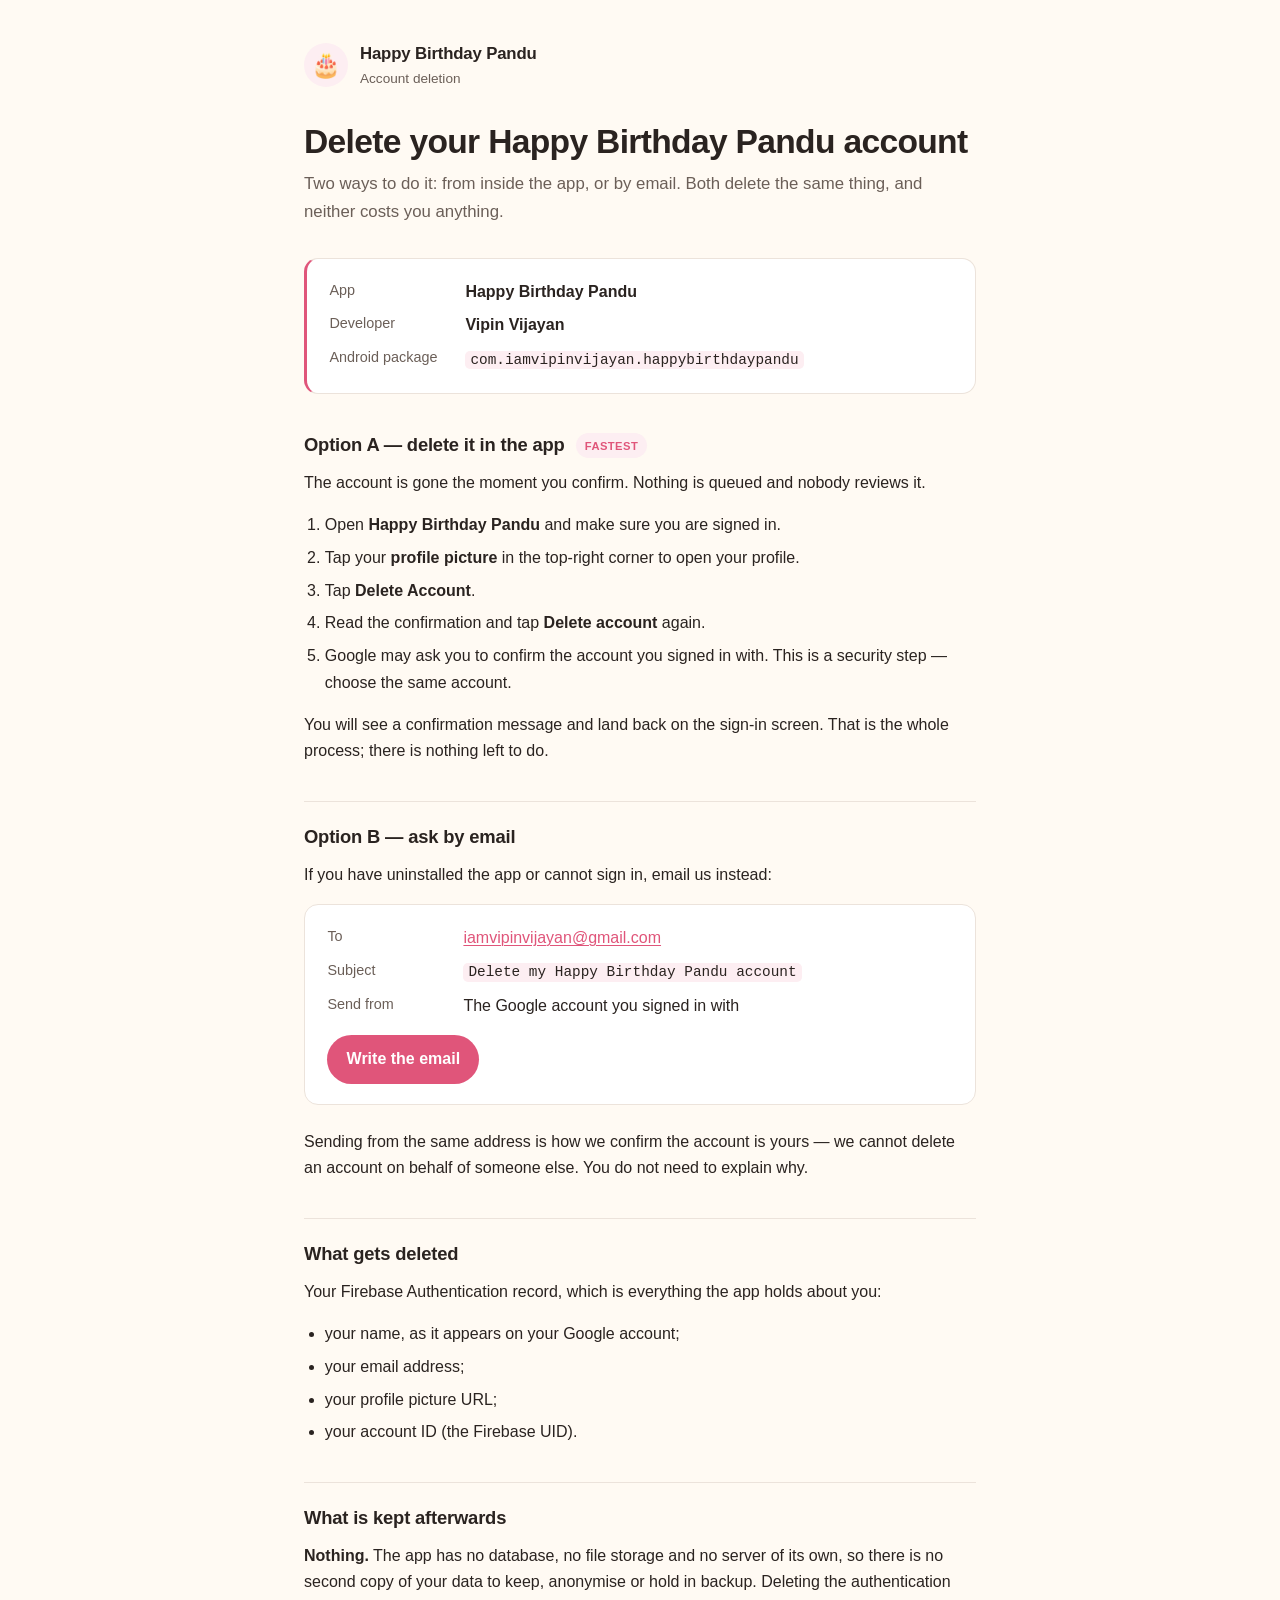
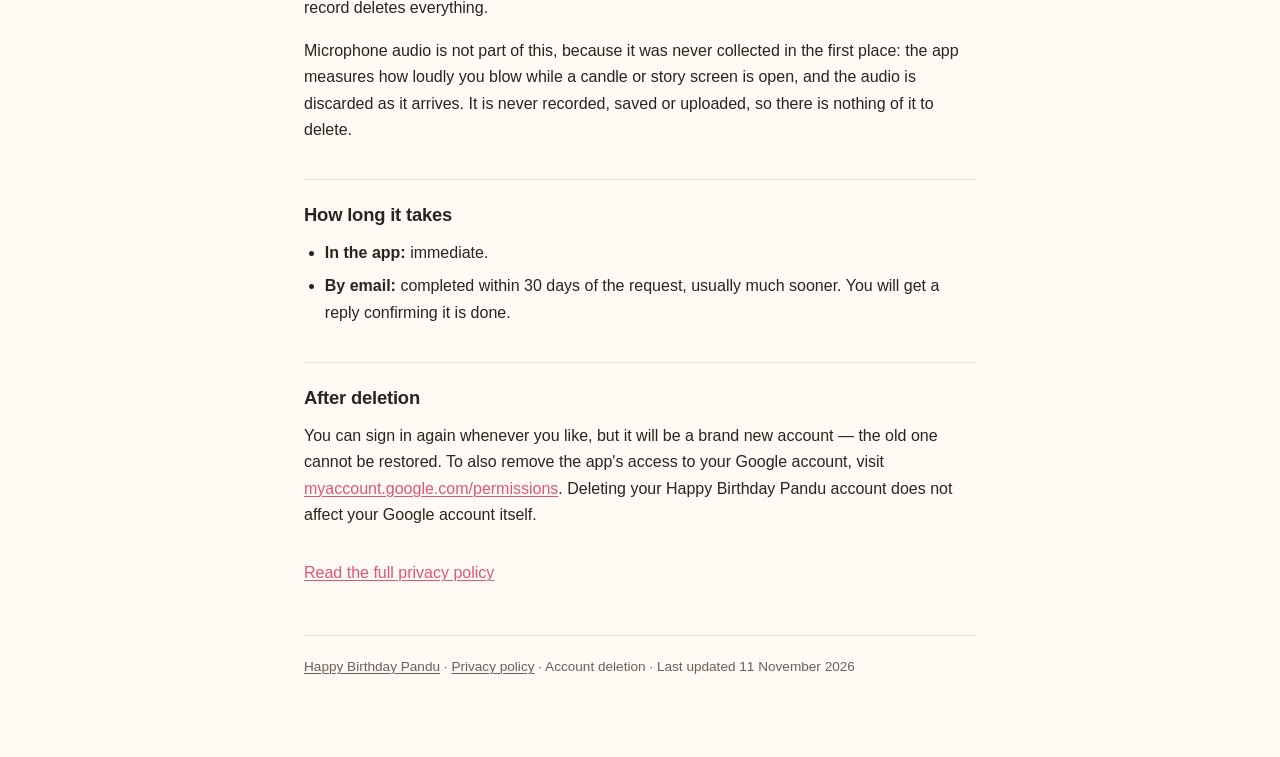
==== docs/delete-account/index.html @ 0edf498b "Add account deletion page and point the policy at it Google Play requires a public, no-login page de" ====
<!doctype html>
<html lang="en">
<head>
<meta charset="utf-8">
<meta name="viewport" content="width=device-width, initial-scale=1">
<title>Delete your account · Happy Birthday Pandu</title>
<meta name="description" content="How to delete your Happy Birthday Pandu account and the data held with it, in the app or by email.">
<link rel="stylesheet" href="../style.css">
<link rel="icon" href="data:image/svg+xml,%3Csvg xmlns='http://www.w3.org/2000/svg' viewBox='0 0 100 100'%3E%3Ctext y='.9em' font-size='90'%3E%F0%9F%8E%82%3C/text%3E%3C/svg%3E">
</head>
<body>
<div class="wrap">

  <header class="site">
    <div class="mark" aria-hidden="true">🎂</div>
    <div>
      <div class="name"><a href="../" style="color:inherit;text-decoration:none">Happy Birthday Pandu</a></div>
      <div class="sub">Account deletion</div>
    </div>
  </header>

  <h1>Delete your Happy Birthday Pandu account</h1>
  <p class="lede">Two ways to do it: from inside the app, or by email. Both delete the same thing, and neither costs you anything.</p>

  <div class="card identity">
    <dl class="kv">
      <dt>App</dt>
      <dd><strong>Happy Birthday Pandu</strong></dd>
      <dt>Developer</dt>
      <dd><strong>Vipin Vijayan</strong></dd>
      <dt>Android package</dt>
      <dd><code>com.iamvipinvijayan.happybirthdaypandu</code></dd>
    </dl>
  </div>

  <h2>Option A — delete it in the app <span class="tag">fastest</span></h2>
  <p>The account is gone the moment you confirm. Nothing is queued and nobody reviews it.</p>
  <ol>
    <li>Open <strong>Happy Birthday Pandu</strong> and make sure you are signed in.</li>
    <li>Tap your <strong>profile picture</strong> in the top-right corner to open your profile.</li>
    <li>Tap <strong>Delete Account</strong>.</li>
    <li>Read the confirmation and tap <strong>Delete account</strong> again.</li>
    <li>Google may ask you to confirm the account you signed in with. This is a security step — choose the same account.</li>
  </ol>
  <p>You will see a confirmation message and land back on the sign-in screen. That is the whole process; there is nothing left to do.</p>

  <h2>Option B — ask by email</h2>
  <p>If you have uninstalled the app or cannot sign in, email us instead:</p>
  <div class="card">
    <dl class="kv">
      <dt>To</dt>
      <dd><a href="mailto:iamvipinvijayan@gmail.com?subject=Delete%20my%20Happy%20Birthday%20Pandu%20account">iamvipinvijayan@gmail.com</a></dd>
      <dt>Subject</dt>
      <dd><code>Delete my Happy Birthday Pandu account</code></dd>
      <dt>Send from</dt>
      <dd>The Google account you signed in with</dd>
    </dl>
    <p style="margin-top:1rem"><a class="btn" href="mailto:iamvipinvijayan@gmail.com?subject=Delete%20my%20Happy%20Birthday%20Pandu%20account">Write the email</a></p>
  </div>
  <p>Sending from the same address is how we confirm the account is yours — we cannot delete an account on behalf of someone else. You do not need to explain why.</p>

  <h2>What gets deleted</h2>
  <p>Your Firebase Authentication record, which is everything the app holds about you:</p>
  <ul>
    <li>your name, as it appears on your Google account;</li>
    <li>your email address;</li>
    <li>your profile picture URL;</li>
    <li>your account ID (the Firebase UID).</li>
  </ul>

  <h2>What is kept afterwards</h2>
  <p><strong>Nothing.</strong> The app has no database, no file storage and no server of its own, so there is no second copy of your data to keep, anonymise or hold in backup. Deleting the authentication record deletes everything.</p>
  <p>Microphone audio is not part of this, because it was never collected in the first place: the app measures how loudly you blow while a candle or story screen is open, and the audio is discarded as it arrives. It is never recorded, saved or uploaded, so there is nothing of it to delete.</p>

  <h2>How long it takes</h2>
  <ul>
    <li><strong>In the app:</strong> immediate.</li>
    <li><strong>By email:</strong> completed within 30 days of the request, usually much sooner. You will get a reply confirming it is done.</li>
  </ul>

  <h2>After deletion</h2>
  <p>You can sign in again whenever you like, but it will be a brand new account — the old one cannot be restored. To also remove the app's access to your Google account, visit <a href="https://myaccount.google.com/permissions">myaccount.google.com/permissions</a>. Deleting your Happy Birthday Pandu account does not affect your Google account itself.</p>

  <p style="margin-top:2rem"><a href="../privacy/">Read the full privacy policy</a></p>

  <footer class="site">
    <p><a href="../">Happy Birthday Pandu</a> · <a href="../privacy/">Privacy policy</a> · Account deletion · Last updated 11 November 2026</p>
  </footer>

</div>
</body>
</html>
---- docs/style.css ----
:root {
  --bg: #fffaf3;
  --surface: #ffffff;
  --text: #2a2320;
  --muted: #6b5f58;
  --accent: #e0557a;
  --accent-soft: #fdeef2;
  --border: #ece3db;
  --radius: 14px;
}

@media (prefers-color-scheme: dark) {
  :root:not([data-theme="light"]) {
    --bg: #17120f;
    --surface: #211a16;
    --text: #f2e9e2;
    --muted: #b3a49b;
    --accent: #ff8fab;
    --accent-soft: #31211f;
    --border: #352a24;
  }
}

:root[data-theme="dark"] {
  --bg: #17120f;
  --surface: #211a16;
  --text: #f2e9e2;
  --muted: #b3a49b;
  --accent: #ff8fab;
  --accent-soft: #31211f;
  --border: #352a24;
}

* { box-sizing: border-box; }

html { -webkit-text-size-adjust: 100%; }

body {
  margin: 0;
  background: var(--bg);
  color: var(--text);
  font: 16px/1.65 -apple-system, BlinkMacSystemFont, "Segoe UI", Roboto, "Helvetica Neue", Arial, sans-serif;
}

.wrap {
  max-width: 44rem;
  margin: 0 auto;
  padding: 2.5rem 16px 4rem;
}

header.site {
  display: flex;
  align-items: center;
  gap: .75rem;
  margin-bottom: 2rem;
}

header.site .mark {
  width: 2.75rem;
  height: 2.75rem;
  flex: none;
  display: grid;
  place-items: center;
  font-size: 1.5rem;
  background: var(--accent-soft);
  border-radius: 50%;
}

header.site .name {
  font-weight: 650;
  font-size: 1.05rem;
  letter-spacing: -.01em;
}

header.site .sub {
  color: var(--muted);
  font-size: .85rem;
}

h1 {
  font-size: clamp(1.6rem, 5vw, 2.1rem);
  line-height: 1.2;
  letter-spacing: -.02em;
  margin: 0 0 .5rem;
}

h2 {
  font-size: 1.15rem;
  letter-spacing: -.01em;
  margin: 2.25rem 0 .6rem;
  padding-top: 1.25rem;
  border-top: 1px solid var(--border);
}

h2:first-of-type { border-top: 0; padding-top: 0; }

h3 { font-size: 1rem; margin: 1.5rem 0 .4rem; }

p, ul, ol { margin: 0 0 1rem; }

ul, ol { padding-left: 1.3rem; }

li { margin-bottom: .4rem; }

a { color: var(--accent); text-decoration-thickness: 1px; text-underline-offset: 2px; }

.lede {
  font-size: 1.05rem;
  color: var(--muted);
  margin-bottom: 2rem;
}

.meta {
  font-size: .85rem;
  color: var(--muted);
  margin-bottom: 2rem;
}

.card {
  background: var(--surface);
  border: 1px solid var(--border);
  border-radius: var(--radius);
  padding: 1.25rem 1.4rem;
  margin: 0 0 1.5rem;
}

.card p:last-child, .card ul:last-child { margin-bottom: 0; }

.card h2 { border-top: 0; padding-top: 0; margin-top: 0; }

.btn {
  display: inline-block;
  background: var(--accent);
  color: #fff;
  padding: .7rem 1.2rem;
  border-radius: 999px;
  font-weight: 600;
  text-decoration: none;
}

.btn:hover { opacity: .9; }

table {
  width: 100%;
  border-collapse: collapse;
  margin: 0 0 1.25rem;
  font-size: .95rem;
  display: block;
  overflow-x: auto;
}

th, td {
  text-align: left;
  padding: .6rem .7rem;
  border-bottom: 1px solid var(--border);
  vertical-align: top;
}

th { font-weight: 650; }

code {
  font-family: ui-monospace, SFMono-Regular, Menlo, Consolas, monospace;
  font-size: .9em;
  background: var(--accent-soft);
  padding: .1em .35em;
  border-radius: 5px;
}

footer.site {
  margin-top: 3rem;
  padding-top: 1.25rem;
  border-top: 1px solid var(--border);
  color: var(--muted);
  font-size: .85rem;
}

footer.site a { color: var(--muted); }

.kv {
  display: grid;
  grid-template-columns: minmax(7.5rem, auto) 1fr;
  gap: .45rem 1rem;
  margin: 0;
}

.kv dt {
  color: var(--muted);
  font-size: .9rem;
}

.kv dd { margin: 0; }

@media (max-width: 26rem) {
  .kv { grid-template-columns: 1fr; gap: 0 0; }
  .kv dt { margin-top: .7rem; }
  .kv dt:first-child { margin-top: 0; }
}

.identity { border-left: 3px solid var(--accent); }

.tag {
  display: inline-block;
  vertical-align: middle;
  font-size: .7rem;
  font-weight: 650;
  letter-spacing: .04em;
  text-transform: uppercase;
  color: var(--accent);
  background: var(--accent-soft);
  border-radius: 999px;
  padding: .2rem .55rem;
  margin-left: .4rem;
}
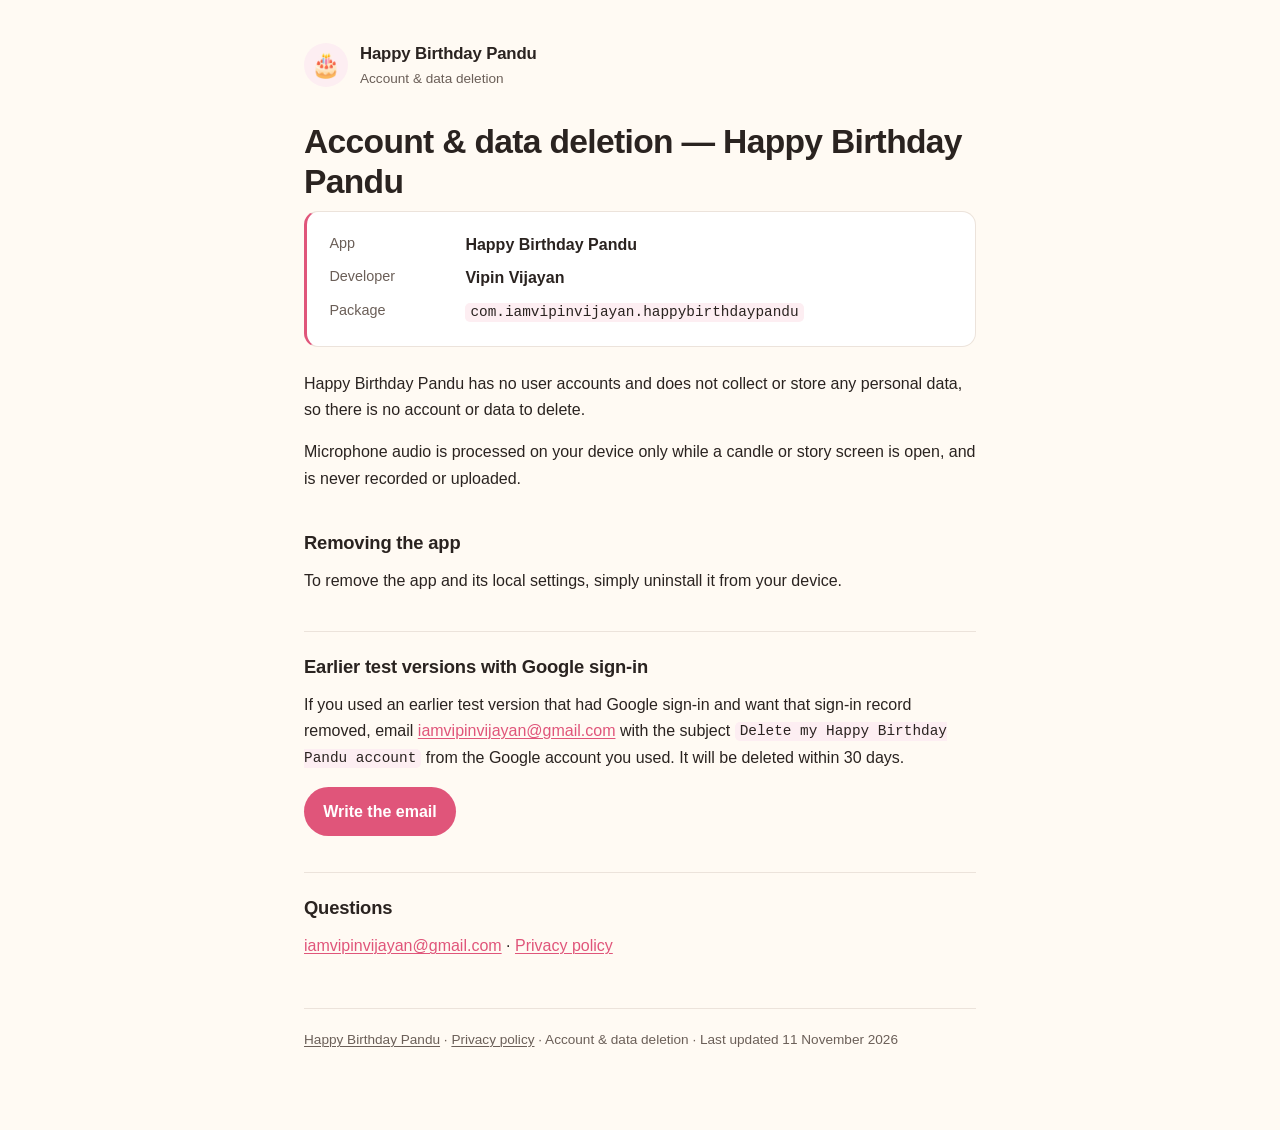
==== commit 2d1d47e1: "Rewrite privacy and deletion pages: the app no longer has sign-in Version 1.0.3 of the app removes G" ====
--- a/docs/delete-account/index.html
+++ b/docs/delete-account/index.html
@@ -3,8 +3,8 @@
 <head>
 <meta charset="utf-8">
 <meta name="viewport" content="width=device-width, initial-scale=1">
-<title>Delete your account · Happy Birthday Pandu</title>
-<meta name="description" content="How to delete your Happy Birthday Pandu account and the data held with it, in the app or by email.">
+<title>Account &amp; data deletion · Happy Birthday Pandu</title>
+<meta name="description" content="Happy Birthday Pandu has no accounts and stores no personal data, so there is nothing to delete. How to remove the app, and how to clear an old test sign-in.">
 <link rel="stylesheet" href="../style.css">
 <link rel="icon" href="data:image/svg+xml,%3Csvg xmlns='http://www.w3.org/2000/svg' viewBox='0 0 100 100'%3E%3Ctext y='.9em' font-size='90'%3E%F0%9F%8E%82%3C/text%3E%3C/svg%3E">
 </head>
@@ -15,12 +15,11 @@
     <div class="mark" aria-hidden="true">🎂</div>
     <div>
       <div class="name"><a href="../" style="color:inherit;text-decoration:none">Happy Birthday Pandu</a></div>
-      <div class="sub">Account deletion</div>
+      <div class="sub">Account &amp; data deletion</div>
     </div>
   </header>
 
-  <h1>Delete your Happy Birthday Pandu account</h1>
-  <p class="lede">Two ways to do it: from inside the app, or by email. Both delete the same thing, and neither costs you anything.</p>
+  <h1>Account &amp; data deletion — Happy Birthday Pandu</h1>
 
   <div class="card identity">
     <dl class="kv">
@@ -28,63 +27,27 @@
       <dd><strong>Happy Birthday Pandu</strong></dd>
       <dt>Developer</dt>
       <dd><strong>Vipin Vijayan</strong></dd>
-      <dt>Android package</dt>
+      <dt>Package</dt>
       <dd><code>com.iamvipinvijayan.happybirthdaypandu</code></dd>
     </dl>
   </div>
 
-  <h2>Option A — delete it in the app <span class="tag">fastest</span></h2>
-  <p>The account is gone the moment you confirm. Nothing is queued and nobody reviews it.</p>
-  <ol>
-    <li>Open <strong>Happy Birthday Pandu</strong> and make sure you are signed in.</li>
-    <li>Tap your <strong>profile picture</strong> in the top-right corner to open your profile.</li>
-    <li>Tap <strong>Delete Account</strong>.</li>
-    <li>Read the confirmation and tap <strong>Delete account</strong> again.</li>
-    <li>Google may ask you to confirm the account you signed in with. This is a security step — choose the same account.</li>
-  </ol>
-  <p>You will see a confirmation message and land back on the sign-in screen. That is the whole process; there is nothing left to do.</p>
+  <p>Happy Birthday Pandu has no user accounts and does not collect or store any personal data, so there is no account or data to delete.</p>
 
-  <h2>Option B — ask by email</h2>
-  <p>If you have uninstalled the app or cannot sign in, email us instead:</p>
-  <div class="card">
-    <dl class="kv">
-      <dt>To</dt>
-      <dd><a href="mailto:iamvipinvijayan@gmail.com?subject=Delete%20my%20Happy%20Birthday%20Pandu%20account">iamvipinvijayan@gmail.com</a></dd>
-      <dt>Subject</dt>
-      <dd><code>Delete my Happy Birthday Pandu account</code></dd>
-      <dt>Send from</dt>
-      <dd>The Google account you signed in with</dd>
-    </dl>
-    <p style="margin-top:1rem"><a class="btn" href="mailto:iamvipinvijayan@gmail.com?subject=Delete%20my%20Happy%20Birthday%20Pandu%20account">Write the email</a></p>
-  </div>
-  <p>Sending from the same address is how we confirm the account is yours — we cannot delete an account on behalf of someone else. You do not need to explain why.</p>
+  <p>Microphone audio is processed on your device only while a candle or story screen is open, and is never recorded or uploaded.</p>
 
-  <h2>What gets deleted</h2>
-  <p>Your Firebase Authentication record, which is everything the app holds about you:</p>
-  <ul>
-    <li>your name, as it appears on your Google account;</li>
-    <li>your email address;</li>
-    <li>your profile picture URL;</li>
-    <li>your account ID (the Firebase UID).</li>
-  </ul>
+  <h2>Removing the app</h2>
+  <p>To remove the app and its local settings, simply uninstall it from your device.</p>
 
-  <h2>What is kept afterwards</h2>
-  <p><strong>Nothing.</strong> The app has no database, no file storage and no server of its own, so there is no second copy of your data to keep, anonymise or hold in backup. Deleting the authentication record deletes everything.</p>
-  <p>Microphone audio is not part of this, because it was never collected in the first place: the app measures how loudly you blow while a candle or story screen is open, and the audio is discarded as it arrives. It is never recorded, saved or uploaded, so there is nothing of it to delete.</p>
+  <h2>Earlier test versions with Google sign-in</h2>
+  <p>If you used an earlier test version that had Google sign-in and want that sign-in record removed, email <a href="mailto:iamvipinvijayan@gmail.com?subject=Delete%20my%20Happy%20Birthday%20Pandu%20account">iamvipinvijayan@gmail.com</a> with the subject <code>Delete my Happy Birthday Pandu account</code> from the Google account you used. It will be deleted within 30 days.</p>
+  <p><a class="btn" href="mailto:iamvipinvijayan@gmail.com?subject=Delete%20my%20Happy%20Birthday%20Pandu%20account">Write the email</a></p>
 
-  <h2>How long it takes</h2>
-  <ul>
-    <li><strong>In the app:</strong> immediate.</li>
-    <li><strong>By email:</strong> completed within 30 days of the request, usually much sooner. You will get a reply confirming it is done.</li>
-  </ul>
-
-  <h2>After deletion</h2>
-  <p>You can sign in again whenever you like, but it will be a brand new account — the old one cannot be restored. To also remove the app's access to your Google account, visit <a href="https://myaccount.google.com/permissions">myaccount.google.com/permissions</a>. Deleting your Happy Birthday Pandu account does not affect your Google account itself.</p>
-
-  <p style="margin-top:2rem"><a href="../privacy/">Read the full privacy policy</a></p>
+  <h2>Questions</h2>
+  <p><a href="mailto:iamvipinvijayan@gmail.com">iamvipinvijayan@gmail.com</a> · <a href="../privacy/">Privacy policy</a></p>
 
   <footer class="site">
-    <p><a href="../">Happy Birthday Pandu</a> · <a href="../privacy/">Privacy policy</a> · Account deletion · Last updated 11 November 2026</p>
+    <p><a href="../">Happy Birthday Pandu</a> · <a href="../privacy/">Privacy policy</a> · Account &amp; data deletion · Last updated 11 November 2026</p>
   </footer>
 
 </div>
